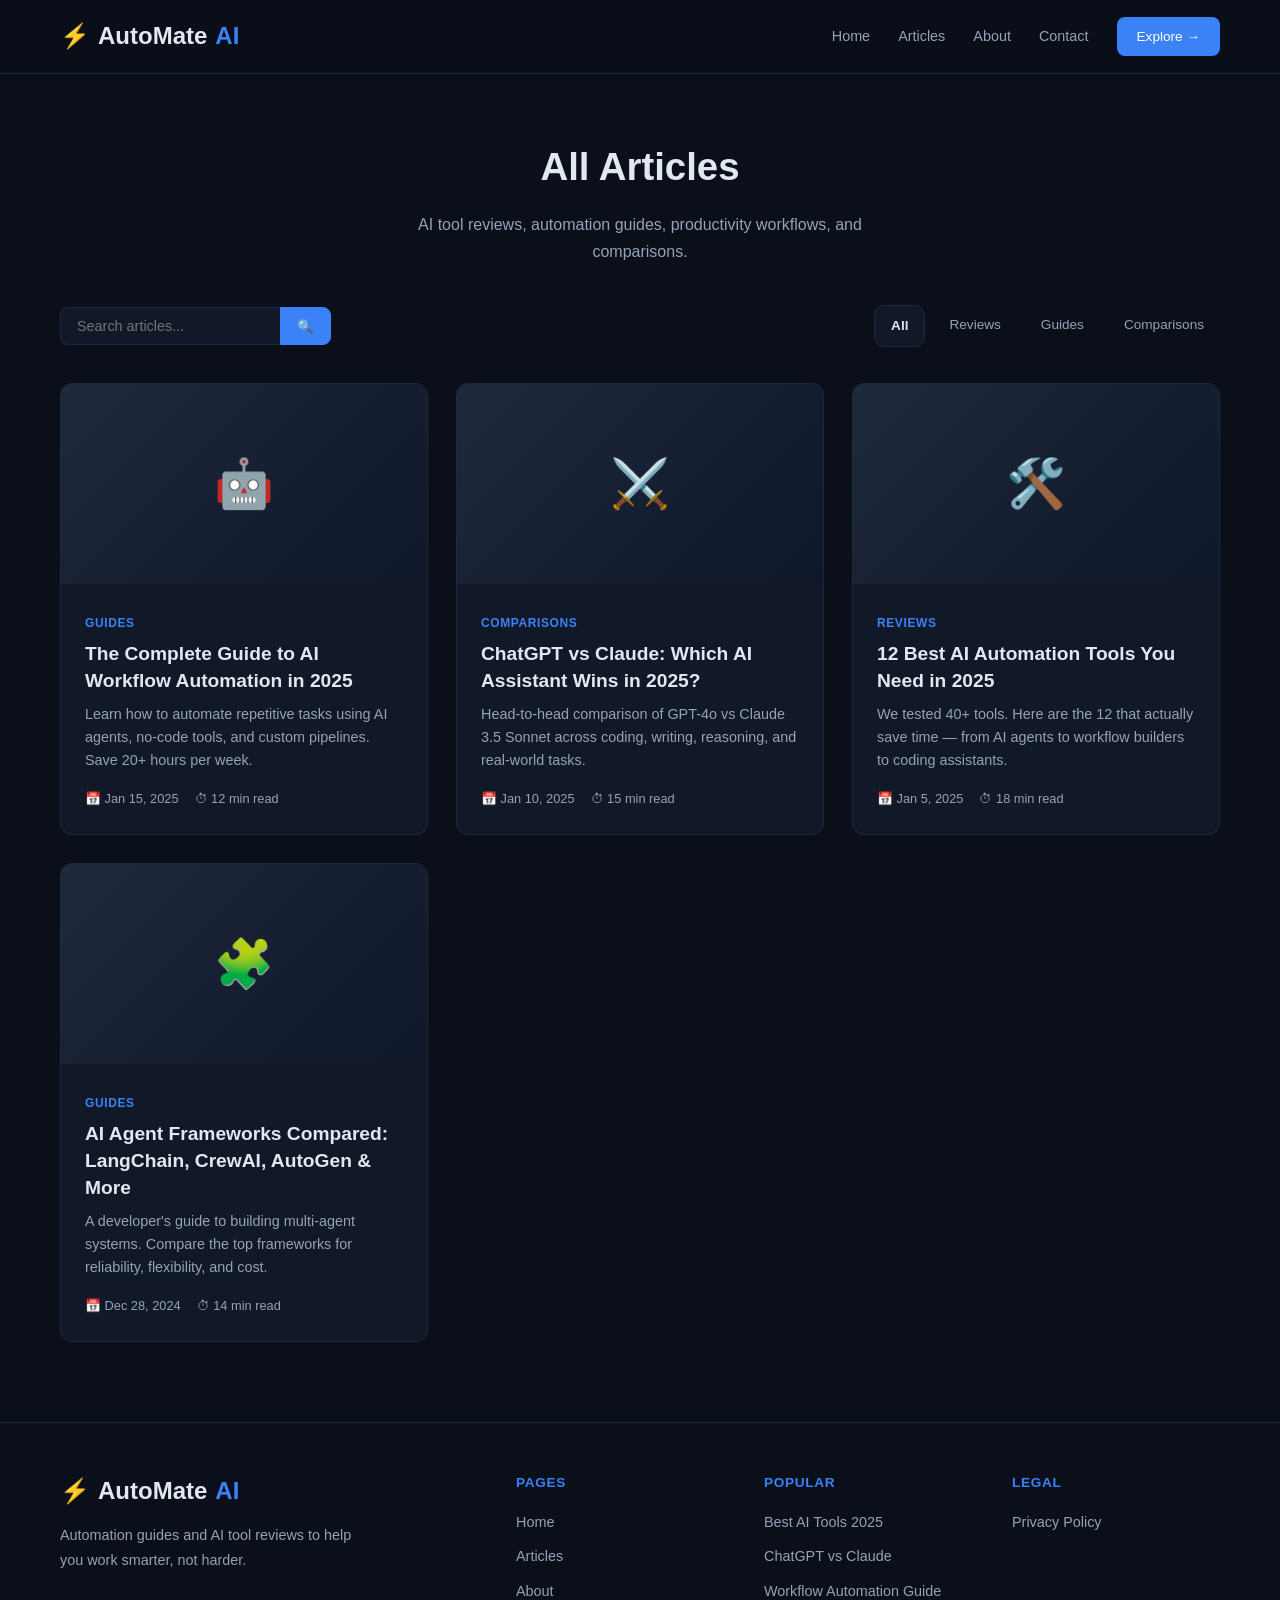
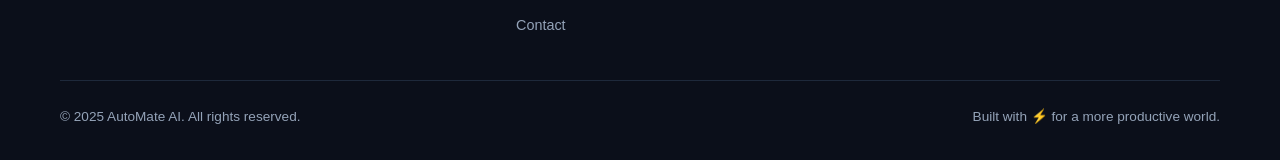
==== blog/index.html @ 1a74c114 "Initial commit: AutoMate AI site — SEO-optimized content site with AI automation guides, tool review" ====
<!DOCTYPE html>
<html lang="en">
<head>
  <meta charset="UTF-8">
  <meta name="viewport" content="width=device-width, initial-scale=1.0">
  <title>Articles — AI Automation Guides & Tool Reviews | AutoMate AI</title>
  <meta name="description" content="Browse all AutoMate AI articles: AI tool reviews, automation guides, productivity workflows, and head-to-head comparisons.">
  <meta name="robots" content="index, follow">
  <link rel="canonical" href="https://automateai.com/blog/">
  <meta property="og:type" content="website">
  <meta property="og:title" content="Articles — AI Automation Guides & Tool Reviews | AutoMate AI">
  <meta property="og:description" content="Browse all AutoMate AI articles: AI tool reviews, automation guides, and comparisons.">
  <meta property="og:url" content="https://automateai.com/blog/">
  <meta name="twitter:card" content="summary_large_image">
  <script type="application/ld+json">
  {
    "@context": "https://schema.org",
    "@type": "CollectionPage",
    "name": "AutoMate AI Articles",
    "description": "AI automation guides, tool reviews, and comparisons.",
    "url": "https://automateai.com/blog/",
    "mainEntity": {
      "@type": "ItemList",
      "itemListElement": [
        {"@type": "ListItem", "position": 1, "url": "https://automateai.com/blog/ai-workflow-automation-guide.html"},
        {"@type": "ListItem", "position": 2, "url": "https://automateai.com/blog/chatgpt-vs-claude-comparison.html"},
        {"@type": "ListItem", "position": 3, "url": "https://automateai.com/blog/best-ai-automation-tools.html"},
        {"@type": "ListItem", "position": 4, "url": "https://automateai.com/blog/ai-agent-frameworks-compared.html"}
      ]
    }
  }
  </script>
  <script type="application/ld+json">
  {
    "@context": "https://schema.org",
    "@type": "BreadcrumbList",
    "itemListElement": [
      { "@type": "ListItem", "position": 1, "name": "Home", "item": "https://automateai.com/" },
      { "@type": "ListItem", "position": 2, "name": "Articles", "item": "https://automateai.com/blog/" }
    ]
  }
  </script>
  <link rel="stylesheet" href="/css/style.css">
  <link rel="icon" type="image/svg+xml" href="data:image/svg+xml,<svg xmlns='http://www.w3.org/2000/svg' viewBox='0 0 100 100'><text y='.9em' font-size='90'>⚡</text></svg>">
  <link rel="alternate" type="application/rss+xml" title="AutoMate AI — RSS Feed" href="/feed.xml">
</head>
<body>
<a href="#main" class="skip-link">Skip to content</a>

<header role="banner">
  <nav role="navigation" aria-label="Main navigation">
    <a href="/" class="logo"><span>⚡</span> AutoMate <span>AI</span></a>
    <button class="mobile-toggle" aria-label="Toggle menu" aria-expanded="false">
      <span></span><span></span><span></span>
    </button>
    <div class="nav-links" role="menubar">
      <a href="/" role="menuitem">Home</a>
      <a href="/blog/" role="menuitem" aria-current="page">Articles</a>
      <a href="/about.html" role="menuitem">About</a>
      <a href="/contact.html" role="menuitem">Contact</a>
      <a href="/blog/" class="nav-cta" role="menuitem">Explore →</a>
    </div>
  </nav>
</header>

<main id="main" role="main">
  <div class="blog-header">
    <div class="container">
      <h1>All Articles</h1>
      <p>AI tool reviews, automation guides, productivity workflows, and comparisons.</p>
    </div>
  </div>

  <section class="section" style="padding-top: 0;">
    <div class="container">
      <div class="blog-controls">
        <div class="search-box" role="search">
          <input type="text" placeholder="Search articles..." aria-label="Search articles">
          <button aria-label="Search">🔍</button>
        </div>
        <div style="display:flex; gap:8px; flex-wrap:wrap;">
          <a href="/blog/" class="btn-secondary" style="padding:8px 16px; font-size:0.85rem;">All</a>
          <a href="/blog/" style="padding:8px 16px; font-size:0.85rem; color:var(--text-muted);">Reviews</a>
          <a href="/blog/" style="padding:8px 16px; font-size:0.85rem; color:var(--text-muted);">Guides</a>
          <a href="/blog/" style="padding:8px 16px; font-size:0.85rem; color:var(--text-muted);">Comparisons</a>
        </div>
      </div>

      <div class="posts-grid">
        <article class="post-card">
          <div class="post-card-image">🤖</div>
          <div class="post-card-body">
            <span class="post-card-category">Guides</span>
            <h3><a href="/blog/ai-workflow-automation-guide.html">The Complete Guide to AI Workflow Automation in 2025</a></h3>
            <p>Learn how to automate repetitive tasks using AI agents, no-code tools, and custom pipelines. Save 20+ hours per week.</p>
            <div class="post-meta"><span>📅 Jan 15, 2025</span><span>⏱ 12 min read</span></div>
          </div>
        </article>

        <article class="post-card">
          <div class="post-card-image">⚔️</div>
          <div class="post-card-body">
            <span class="post-card-category">Comparisons</span>
            <h3><a href="/blog/chatgpt-vs-claude-comparison.html">ChatGPT vs Claude: Which AI Assistant Wins in 2025?</a></h3>
            <p>Head-to-head comparison of GPT-4o vs Claude 3.5 Sonnet across coding, writing, reasoning, and real-world tasks.</p>
            <div class="post-meta"><span>📅 Jan 10, 2025</span><span>⏱ 15 min read</span></div>
          </div>
        </article>

        <article class="post-card">
          <div class="post-card-image">🛠️</div>
          <div class="post-card-body">
            <span class="post-card-category">Reviews</span>
            <h3><a href="/blog/best-ai-automation-tools.html">12 Best AI Automation Tools You Need in 2025</a></h3>
            <p>We tested 40+ tools. Here are the 12 that actually save time — from AI agents to workflow builders to coding assistants.</p>
            <div class="post-meta"><span>📅 Jan 5, 2025</span><span>⏱ 18 min read</span></div>
          </div>
        </article>

        <article class="post-card">
          <div class="post-card-image">🧩</div>
          <div class="post-card-body">
            <span class="post-card-category">Guides</span>
            <h3><a href="/blog/ai-agent-frameworks-compared.html">AI Agent Frameworks Compared: LangChain, CrewAI, AutoGen & More</a></h3>
            <p>A developer's guide to building multi-agent systems. Compare the top frameworks for reliability, flexibility, and cost.</p>
            <div class="post-meta"><span>📅 Dec 28, 2024</span><span>⏱ 14 min read</span></div>
          </div>
        </article>
      </div>
    </div>
  </section>
</main>

<footer role="contentinfo">
  <div class="container">
    <div class="footer-grid">
      <div class="footer-brand">
        <a href="/" class="logo"><span>⚡</span> AutoMate <span>AI</span></a>
        <p>Automation guides and AI tool reviews to help you work smarter, not harder.</p>
      </div>
      <div class="footer-col">
        <h4>Pages</h4>
        <a href="/">Home</a>
        <a href="/blog/">Articles</a>
        <a href="/about.html">About</a>
        <a href="/contact.html">Contact</a>
      </div>
      <div class="footer-col">
        <h4>Popular</h4>
        <a href="/blog/best-ai-automation-tools.html">Best AI Tools 2025</a>
        <a href="/blog/chatgpt-vs-claude-comparison.html">ChatGPT vs Claude</a>
        <a href="/blog/ai-workflow-automation-guide.html">Workflow Automation Guide</a>
      </div>
      <div class="footer-col">
        <h4>Legal</h4>
        <a href="/privacy.html">Privacy Policy</a>
      </div>
    </div>
    <div class="footer-bottom">
      <span>&copy; 2025 AutoMate AI. All rights reserved.</span>
      <span>Built with ⚡ for a more productive world.</span>
    </div>
  </div>
</footer>

<script src="/js/main.js" defer></script>
</body>
</html>
---- css/style.css ----
/* ========================================
   AutoMate AI — SEO-Optimized Content Site
   Minimal, fast, mobile-first
   ======================================== */

/* --- Reset & Base --- */
*, *::before, *::after { box-sizing: border-box; margin: 0; padding: 0; }

:root {
  --bg: #0b0f1a;
  --bg-card: #111827;
  --bg-card-hover: #1a2332;
  --text: #e2e8f0;
  --text-muted: #94a3b8;
  --accent: #3b82f6;
  --accent-hover: #60a5fa;
  --accent-glow: rgba(59,130,246,0.15);
  --green: #10b981;
  --border: #1e293b;
  --radius: 12px;
  --max-w: 1200px;
  --font: 'Inter', -apple-system, BlinkMacSystemFont, 'Segoe UI', Roboto, sans-serif;
}

html { scroll-behavior: smooth; }
body {
  font-family: var(--font);
  background: var(--bg);
  color: var(--text);
  line-height: 1.7;
  -webkit-font-smoothing: antialiased;
}

a { color: var(--accent); text-decoration: none; transition: color 0.2s; }
a:hover { color: var(--accent-hover); }
img { max-width: 100%; height: auto; display: block; }

.container { max-width: var(--max-w); margin: 0 auto; padding: 0 20px; }

/* --- Skip Link (Accessibility) --- */
.skip-link {
  position: absolute; top: -100px; left: 20px; z-index: 1000;
  background: var(--accent); color: #fff; padding: 12px 24px; border-radius: 0 0 8px 8px;
  font-weight: 600; transition: top 0.2s;
}
.skip-link:focus { top: 0; }

/* --- Header / Nav --- */
header {
  position: sticky; top: 0; z-index: 100;
  background: rgba(11,15,26,0.92); backdrop-filter: blur(12px);
  border-bottom: 1px solid var(--border);
}
nav {
  display: flex; align-items: center; justify-content: space-between;
  max-width: var(--max-w); margin: 0 auto; padding: 16px 20px;
}
.logo { font-size: 1.5rem; font-weight: 800; color: var(--text); display: flex; align-items: center; gap: 8px; }
.logo span { color: var(--accent); }
.logo:hover { color: var(--text); }

.nav-links { display: flex; gap: 28px; align-items: center; }
.nav-links a { color: var(--text-muted); font-size: 0.9rem; font-weight: 500; }
.nav-links a:hover { color: var(--text); }
.nav-cta {
  background: var(--accent); color: #fff !important; padding: 8px 20px;
  border-radius: 8px; font-weight: 600; font-size: 0.85rem !important;
}
.nav-cta:hover { background: var(--accent-hover); }

.mobile-toggle { display: none; flex-direction: column; gap: 5px; cursor: pointer; background: none; border: none; padding: 4px; }
.mobile-toggle span { width: 24px; height: 2px; background: var(--text); border-radius: 2px; transition: 0.2s; }

/* --- Hero --- */
.hero {
  padding: 100px 0 80px; text-align: center;
  background: radial-gradient(ellipse at 50% 0%, var(--accent-glow), transparent 70%);
}
.hero h1 { font-size: clamp(2.2rem, 5vw, 3.5rem); font-weight: 800; line-height: 1.2; margin-bottom: 20px; }
.hero h1 span { background: linear-gradient(135deg, var(--accent), #8b5cf6); -webkit-background-clip: text; -webkit-text-fill-color: transparent; }
.hero p {
  font-size: 1.15rem; color: var(--text-muted); max-width: 650px; margin: 0 auto 32px;
  line-height: 1.8;
}
.hero-buttons { display: flex; gap: 16px; justify-content: center; flex-wrap: wrap; }
.btn-primary {
  background: var(--accent); color: #fff; padding: 14px 32px; border-radius: 10px;
  font-weight: 600; font-size: 1rem; display: inline-flex; align-items: center; gap: 8px;
  transition: all 0.2s;
}
.btn-primary:hover { background: var(--accent-hover); color: #fff; transform: translateY(-1px); }
.btn-secondary {
  background: var(--bg-card); color: var(--text); padding: 14px 32px; border-radius: 10px;
  font-weight: 600; font-size: 1rem; border: 1px solid var(--border);
  transition: all 0.2s;
}
.btn-secondary:hover { background: var(--bg-card-hover); color: var(--text); }

/* --- Section Common --- */
.section { padding: 80px 0; }
.section-header { text-align: center; margin-bottom: 48px; }
.section-header h2 { font-size: 2rem; font-weight: 700; margin-bottom: 12px; }
.section-header p { color: var(--text-muted); max-width: 550px; margin: 0 auto; font-size: 1.05rem; }

/* --- Featured Posts Grid --- */
.posts-grid {
  display: grid; grid-template-columns: repeat(auto-fill, minmax(340px, 1fr));
  gap: 28px;
}
.post-card {
  background: var(--bg-card); border-radius: var(--radius); border: 1px solid var(--border);
  overflow: hidden; transition: all 0.25s;
}
.post-card:hover {
  background: var(--bg-card-hover); border-color: #2d3a50;
  transform: translateY(-2px); box-shadow: 0 8px 30px rgba(0,0,0,0.3);
}
.post-card-image {
  height: 200px; background: linear-gradient(135deg, #1e293b, #0f172a);
  display: flex; align-items: center; justify-content: center;
  font-size: 3rem; color: var(--text-muted);
}
.post-card-body { padding: 24px; }
.post-card-category {
  display: inline-block; font-size: 0.75rem; font-weight: 600; text-transform: uppercase;
  letter-spacing: 0.05em; color: var(--accent); margin-bottom: 8px;
}
.post-card h3 { font-size: 1.2rem; font-weight: 700; margin-bottom: 8px; line-height: 1.4; }
.post-card h3 a { color: var(--text); }
.post-card h3 a:hover { color: var(--accent); }
.post-card p { color: var(--text-muted); font-size: 0.9rem; line-height: 1.6; }
.post-meta { display: flex; gap: 16px; margin-top: 16px; font-size: 0.8rem; color: var(--text-muted); }

/* --- Categories --- */
.categories-grid {
  display: grid; grid-template-columns: repeat(auto-fill, minmax(220px, 1fr)); gap: 20px;
}
.category-card {
  background: var(--bg-card); border: 1px solid var(--border); border-radius: var(--radius);
  padding: 28px 24px; text-align: center; transition: all 0.2s;
}
.category-card:hover { border-color: var(--accent); transform: translateY(-2px); }
.category-icon { font-size: 2.2rem; margin-bottom: 12px; }
.category-card h3 { font-size: 1.05rem; font-weight: 600; margin-bottom: 6px; }
.category-card p { color: var(--text-muted); font-size: 0.85rem; }

/* --- Newsletter --- */
.newsletter {
  background: linear-gradient(135deg, rgba(59,130,246,0.08), rgba(139,92,246,0.08));
  border: 1px solid var(--border); border-radius: var(--radius);
  padding: 56px 40px; text-align: center; margin-top: 40px;
}
.newsletter h3 { font-size: 1.5rem; font-weight: 700; margin-bottom: 10px; }
.newsletter p { color: var(--text-muted); margin-bottom: 24px; }
.newsletter-form { display: flex; gap: 12px; max-width: 460px; margin: 0 auto; flex-wrap: wrap; justify-content: center; }
.newsletter-form input {
  flex: 1; min-width: 200px; padding: 14px 18px; border-radius: 10px;
  background: var(--bg); border: 1px solid var(--border); color: var(--text);
  font-size: 0.95rem; outline: none; transition: border 0.2s;
}
.newsletter-form input:focus { border-color: var(--accent); }
.newsletter-form button {
  background: var(--accent); color: #fff; border: none; padding: 14px 28px;
  border-radius: 10px; font-weight: 600; font-size: 0.95rem; cursor: pointer;
  transition: background 0.2s; white-space: nowrap;
}
.newsletter-form button:hover { background: var(--accent-hover); }

/* --- Article Page --- */
.article { max-width: 760px; margin: 0 auto; padding: 60px 20px 80px; }
.article-header { margin-bottom: 40px; }
.article-header .breadcrumbs {
  font-size: 0.85rem; color: var(--text-muted); margin-bottom: 16px;
  display: flex; flex-wrap: wrap; gap: 8px;
}
.article-header .breadcrumbs a { color: var(--text-muted); }
.article-header .breadcrumbs a:hover { color: var(--accent); }
.article-header h1 { font-size: clamp(1.8rem, 4vw, 2.6rem); font-weight: 800; line-height: 1.25; margin-bottom: 16px; }
.article-meta {
  display: flex; gap: 20px; flex-wrap: wrap; font-size: 0.9rem; color: var(--text-muted);
  padding-bottom: 20px; border-bottom: 1px solid var(--border);
}
.article-body { font-size: 1.05rem; line-height: 1.85; color: #cbd5e1; }
.article-body h2 { font-size: 1.5rem; font-weight: 700; color: var(--text); margin: 36px 0 16px; }
.article-body h3 { font-size: 1.2rem; font-weight: 600; color: var(--text); margin: 28px 0 12px; }
.article-body p { margin-bottom: 18px; }
.article-body ul, .article-body ol { margin-bottom: 18px; padding-left: 24px; }
.article-body li { margin-bottom: 8px; }
.article-body img { border-radius: 10px; margin: 24px 0; }
.article-body blockquote {
  border-left: 3px solid var(--accent); padding: 16px 20px; margin: 24px 0;
  background: rgba(59,130,246,0.05); border-radius: 0 8px 8px 0;
  color: var(--text-muted); font-style: italic;
}

/* --- Table of Contents --- */
.toc {
  background: var(--bg-card); border: 1px solid var(--border); border-radius: var(--radius);
  padding: 24px; margin-bottom: 36px;
}
.toc h3 { font-size: 0.9rem; text-transform: uppercase; letter-spacing: 0.05em; color: var(--accent); margin-bottom: 12px; }
.toc ul { list-style: none; padding: 0; margin: 0; }
.toc li { margin-bottom: 6px; }
.toc a { font-size: 0.9rem; color: var(--text-muted); }
.toc a:hover { color: var(--accent); }

/* --- Affiliate Disclosure --- */
.disclosure {
  font-size: 0.8rem; color: var(--text-muted); background: var(--bg-card);
  padding: 16px 20px; border-radius: 8px; margin: 32px 0; border: 1px solid var(--border);
  text-align: center;
}

/* --- Related Posts --- */
.related-posts { margin-top: 48px; padding-top: 40px; border-top: 1px solid var(--border); }
.related-posts h3 { font-size: 1.3rem; margin-bottom: 24px; }

/* --- Blog Listing --- */
.blog-header { padding: 60px 0 40px; text-align: center; }
.blog-header h1 { font-size: 2.4rem; font-weight: 800; margin-bottom: 12px; }
.blog-header p { color: var(--text-muted); max-width: 500px; margin: 0 auto; }
.blog-controls {
  display: flex; justify-content: space-between; align-items: center;
  flex-wrap: wrap; gap: 16px; margin-bottom: 36px;
}
.search-box {
  display: flex; gap: 0;
}
.search-box input {
  padding: 10px 16px; border-radius: 8px 0 0 8px; background: var(--bg-card);
  border: 1px solid var(--border); color: var(--text); font-size: 0.9rem;
  min-width: 220px; outline: none; border-right: none;
}
.search-box input:focus { border-color: var(--accent); }
.search-box button {
  padding: 10px 16px; background: var(--accent); color: #fff; border: 1px solid var(--accent);
  border-radius: 0 8px 8px 0; cursor: pointer; font-weight: 600;
}

/* --- Author Bio --- */
.author-bio {
  display: flex; gap: 24px; align-items: center; background: var(--bg-card);
  border: 1px solid var(--border); border-radius: var(--radius); padding: 28px;
  margin: 48px 0;
}
.author-avatar {
  width: 72px; height: 72px; border-radius: 50%;
  background: linear-gradient(135deg, var(--accent), #8b5cf6);
  flex-shrink: 0; display: flex; align-items: center; justify-content: center;
  font-size: 1.8rem; font-weight: 700; color: #fff;
}
.author-bio h4 { font-size: 1.05rem; font-weight: 700; margin-bottom: 4px; }
.author-bio p { font-size: 0.9rem; color: var(--text-muted); line-height: 1.6; }

/* --- Footer --- */
footer {
  border-top: 1px solid var(--border); padding: 48px 0 32px;
}
.footer-grid {
  display: grid; grid-template-columns: 2fr 1fr 1fr 1fr; gap: 40px;
  margin-bottom: 32px;
}
.footer-brand .logo { margin-bottom: 12px; }
.footer-brand p { font-size: 0.9rem; color: var(--text-muted); max-width: 300px; line-height: 1.7; }
.footer-col h4 { font-size: 0.85rem; text-transform: uppercase; letter-spacing: 0.05em; color: var(--accent); margin-bottom: 16px; }
.footer-col a { display: block; font-size: 0.9rem; color: var(--text-muted); margin-bottom: 10px; }
.footer-col a:hover { color: var(--text); }
.footer-bottom {
  border-top: 1px solid var(--border); padding-top: 24px;
  display: flex; justify-content: space-between; align-items: center; flex-wrap: wrap; gap: 12px;
  font-size: 0.85rem; color: var(--text-muted);
}

/* --- About Page --- */
.about-content { max-width: 720px; margin: 0 auto; }
.about-content h1 { font-size: 2.2rem; margin-bottom: 20px; }
.about-content p { font-size: 1.05rem; color: var(--text-muted); line-height: 1.8; margin-bottom: 18px; }
.stats-grid { display: grid; grid-template-columns: repeat(3, 1fr); gap: 20px; margin: 40px 0; }
.stat-card {
  text-align: center; background: var(--bg-card); border: 1px solid var(--border);
  border-radius: var(--radius); padding: 28px 16px;
}
.stat-number { font-size: 2rem; font-weight: 800; color: var(--accent); }
.stat-label { font-size: 0.85rem; color: var(--text-muted); margin-top: 4px; }

/* --- Contact / Privacy --- */
.page-content { max-width: 720px; margin: 0 auto; padding: 60px 20px 80px; }
.page-content h1 { font-size: 2.2rem; margin-bottom: 20px; }
.page-content p { color: var(--text-muted); line-height: 1.8; margin-bottom: 16px; }
.page-content h2 { font-size: 1.4rem; margin: 32px 0 12px; }
.contact-form { display: flex; flex-direction: column; gap: 16px; margin-top: 24px; }
.contact-form label { font-weight: 600; font-size: 0.9rem; }
.contact-form input, .contact-form textarea {
  padding: 12px 16px; border-radius: 8px; background: var(--bg-card);
  border: 1px solid var(--border); color: var(--text); font-size: 0.95rem;
  font-family: var(--font); outline: none;
}
.contact-form input:focus, .contact-form textarea:focus { border-color: var(--accent); }
.contact-form textarea { min-height: 150px; resize: vertical; }
.contact-form button {
  background: var(--accent); color: #fff; border: none; padding: 14px 28px;
  border-radius: 10px; font-weight: 600; font-size: 1rem; cursor: pointer;
  align-self: flex-start; transition: background 0.2s;
}
.contact-form button:hover { background: var(--accent-hover); }

/* --- 404 --- */
.four-oh-four { text-align: center; padding: 120px 20px; }
.four-oh-four h1 { font-size: 6rem; font-weight: 800; color: var(--accent); line-height: 1; }
.four-oh-four p { font-size: 1.15rem; color: var(--text-muted); margin: 16px 0 32px; }

/* --- Responsive --- */
@media (max-width: 768px) {
  .mobile-toggle { display: flex; }
  .nav-links {
    display: none; position: absolute; top: 100%; left: 0; right: 0;
    flex-direction: column; background: rgba(11,15,26,0.98); border-bottom: 1px solid var(--border);
    padding: 20px; gap: 16px;
  }
  .nav-links.open { display: flex; }
  .hero { padding: 60px 0 50px; }
  .section { padding: 50px 0; }
  .posts-grid { grid-template-columns: 1fr; }
  .newsletter { padding: 36px 24px; }
  .footer-grid { grid-template-columns: 1fr 1fr; gap: 24px; }
  .stats-grid { grid-template-columns: 1fr; }
  .author-bio { flex-direction: column; text-align: center; }
  .blog-controls { flex-direction: column; align-items: stretch; }
  .search-box input { min-width: auto; }
}

@media (max-width: 480px) {
  .footer-grid { grid-template-columns: 1fr; }
  .hero h1 { font-size: 1.8rem; }
  .post-card-image { height: 160px; }
}

/* --- Print --- */
@media print {
  header, .newsletter, .related-posts, footer { display: none; }
  body { background: #fff; color: #000; }
}
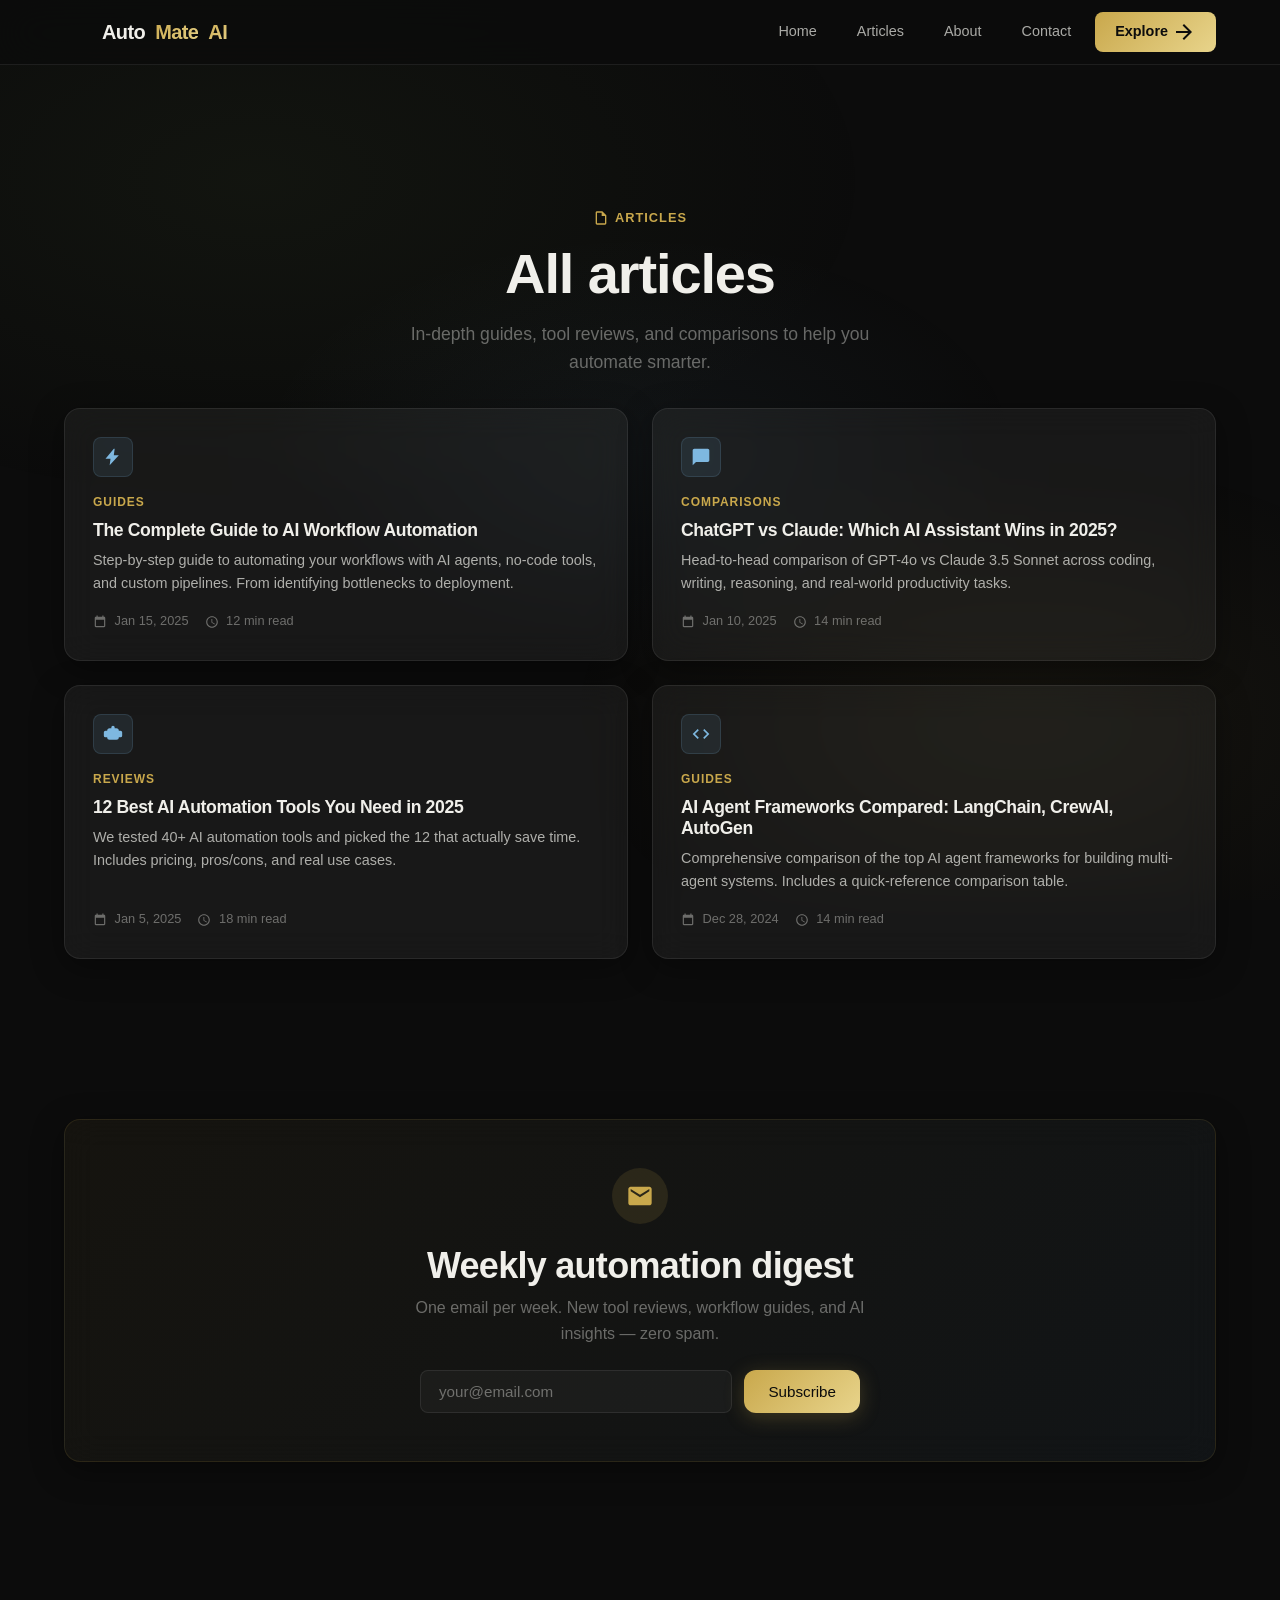
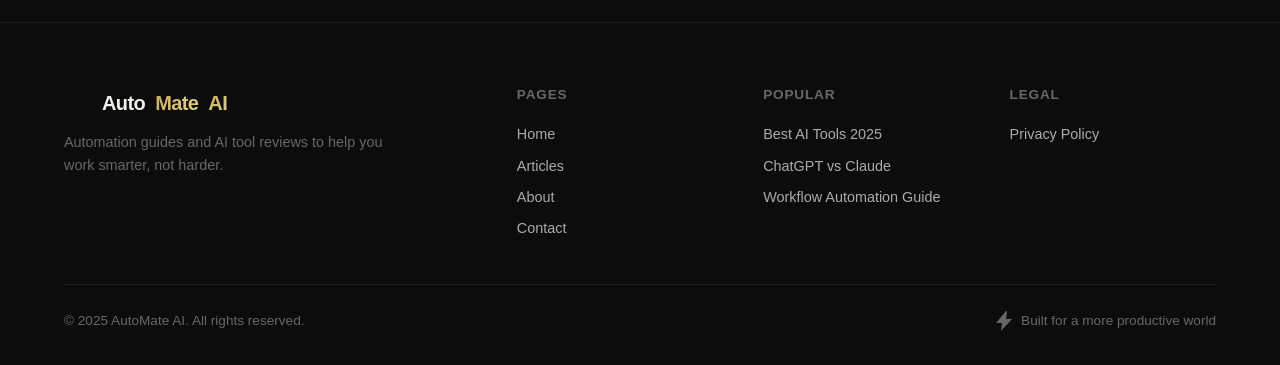
==== commit 76be150b: "feat(ui): premium glassmorphism rebrand — olive/gold/light-blue palette, SVG icons, favicon, scroll " ====
--- a/blog/index.html
+++ b/blog/index.html
@@ -3,129 +3,139 @@
 <head>
   <meta charset="UTF-8">
   <meta name="viewport" content="width=device-width, initial-scale=1.0">
-  <title>Articles — AI Automation Guides & Tool Reviews | AutoMate AI</title>
-  <meta name="description" content="Browse all AutoMate AI articles: AI tool reviews, automation guides, productivity workflows, and head-to-head comparisons.">
+  <title>Articles — AutoMate AI</title>
+  <meta name="description" content="Hands-on AI automation guides, tool reviews, and comparisons. Latest articles and in-depth tutorials.">
   <meta name="robots" content="index, follow">
-  <link rel="canonical" href="https://automateai.com/blog/">
+  <link rel="canonical" href="https://automate-ai-ruby.vercel.app/blog/">
   <meta property="og:type" content="website">
-  <meta property="og:title" content="Articles — AI Automation Guides & Tool Reviews | AutoMate AI">
-  <meta property="og:description" content="Browse all AutoMate AI articles: AI tool reviews, automation guides, and comparisons.">
-  <meta property="og:url" content="https://automateai.com/blog/">
+  <meta property="og:title" content="Articles — AutoMate AI">
+  <meta property="og:description" content="Hands-on AI automation guides, tool reviews, and comparisons.">
+  <meta property="og:url" content="https://automate-ai-ruby.vercel.app/blog/">
   <meta name="twitter:card" content="summary_large_image">
   <script type="application/ld+json">
   {
     "@context": "https://schema.org",
     "@type": "CollectionPage",
-    "name": "AutoMate AI Articles",
-    "description": "AI automation guides, tool reviews, and comparisons.",
-    "url": "https://automateai.com/blog/",
+    "name": "Articles — AutoMate AI",
+    "description": "Hands-on AI automation guides, tool reviews, and comparisons.",
+    "url": "https://automate-ai-ruby.vercel.app/blog/",
     "mainEntity": {
       "@type": "ItemList",
       "itemListElement": [
-        {"@type": "ListItem", "position": 1, "url": "https://automateai.com/blog/ai-workflow-automation-guide.html"},
-        {"@type": "ListItem", "position": 2, "url": "https://automateai.com/blog/chatgpt-vs-claude-comparison.html"},
-        {"@type": "ListItem", "position": 3, "url": "https://automateai.com/blog/best-ai-automation-tools.html"},
-        {"@type": "ListItem", "position": 4, "url": "https://automateai.com/blog/ai-agent-frameworks-compared.html"}
+        {"@type": "Article", "position": 1, "url": "https://automate-ai-ruby.vercel.app/blog/ai-workflow-automation-guide.html", "name": "The Complete Guide to AI Workflow Automation in 2025"},
+        {"@type": "Article", "position": 2, "url": "https://automate-ai-ruby.vercel.app/blog/chatgpt-vs-claude-comparison.html", "name": "ChatGPT vs Claude: Which AI Assistant Wins in 2025?"},
+        {"@type": "Article", "position": 3, "url": "https://automate-ai-ruby.vercel.app/blog/best-ai-automation-tools.html", "name": "12 Best AI Automation Tools You Need in 2025"},
+        {"@type": "Article", "position": 4, "url": "https://automate-ai-ruby.vercel.app/blog/ai-agent-frameworks-compared.html", "name": "AI Agent Frameworks Compared: LangChain, CrewAI, AutoGen & More"}
       ]
     }
   }
   </script>
-  <script type="application/ld+json">
-  {
-    "@context": "https://schema.org",
-    "@type": "BreadcrumbList",
-    "itemListElement": [
-      { "@type": "ListItem", "position": 1, "name": "Home", "item": "https://automateai.com/" },
-      { "@type": "ListItem", "position": 2, "name": "Articles", "item": "https://automateai.com/blog/" }
-    ]
-  }
-  </script>
   <link rel="stylesheet" href="/css/style.css">
-  <link rel="icon" type="image/svg+xml" href="data:image/svg+xml,<svg xmlns='http://www.w3.org/2000/svg' viewBox='0 0 100 100'><text y='.9em' font-size='90'>⚡</text></svg>">
-  <link rel="alternate" type="application/rss+xml" title="AutoMate AI — RSS Feed" href="/feed.xml">
+  <link rel="icon" type="image/svg+xml" href="data:image/svg+xml,%3Csvg xmlns='http://www.w3.org/2000/svg' viewBox='0 0 32 32'%3E%3Cdefs%3E%3ClinearGradient id='a' x1='0%25' y1='0%25' x2='100%25' y2='100%25'%3E%3Cstop offset='0%25' stop-color='%23C9A84C'/%3E%3Cstop offset='100%25' stop-color='%237EB8E0'/%3E%3C/linearGradient%3E%3C/defs%3E%3Crect width='32' height='32' rx='6' fill='%230C0C0C'/%3E%3Ctext x='16' y='23' text-anchor='middle' font-size='20' font-weight='800' font-family='-apple-system,sans-serif' fill='url(%23a)'%3EA%3C/text%3E%3C/svg%3E">
 </head>
 <body>
 <a href="#main" class="skip-link">Skip to content</a>
 
 <header role="banner">
   <nav role="navigation" aria-label="Main navigation">
-    <a href="/" class="logo"><span>⚡</span> AutoMate <span>AI</span></a>
+    <a href="/" class="logo">
+      <svg class="icon" viewBox="0 0 24 24"><use href="/images/icons.svg#icon-bolt"/></svg>
+      Auto<span>Mate</span> <span>AI</span>
+    </a>
     <button class="mobile-toggle" aria-label="Toggle menu" aria-expanded="false">
-      <span></span><span></span><span></span>
+      <svg class="icon" viewBox="0 0 24 24"><use href="/images/icons.svg#icon-menu"/></svg>
     </button>
     <div class="nav-links" role="menubar">
       <a href="/" role="menuitem">Home</a>
-      <a href="/blog/" role="menuitem" aria-current="page">Articles</a>
+      <a href="/blog/" role="menuitem">Articles</a>
       <a href="/about.html" role="menuitem">About</a>
       <a href="/contact.html" role="menuitem">Contact</a>
-      <a href="/blog/" class="nav-cta" role="menuitem">Explore →</a>
+      <a href="/blog/" class="nav-cta" role="menuitem">Explore <svg class="icon" viewBox="0 0 24 24"><use href="/images/icons.svg#icon-arrow-right"/></svg></a>
     </div>
   </nav>
 </header>
 
-<main id="main" role="main">
-  <div class="blog-header">
+<main id="main" role="main" class="blog-page">
+  <section>
     <div class="container">
-      <h1>All Articles</h1>
-      <p>AI tool reviews, automation guides, productivity workflows, and comparisons.</p>
-    </div>
-  </div>
-
-  <section class="section" style="padding-top: 0;">
-    <div class="container">
-      <div class="blog-controls">
-        <div class="search-box" role="search">
-          <input type="text" placeholder="Search articles..." aria-label="Search articles">
-          <button aria-label="Search">🔍</button>
+      <div class="page-header reveal">
+        <div class="section-tag">
+          <svg class="icon" viewBox="0 0 24 24"><use href="/images/icons.svg#icon-document"/></svg>
+          Articles
         </div>
-        <div style="display:flex; gap:8px; flex-wrap:wrap;">
-          <a href="/blog/" class="btn-secondary" style="padding:8px 16px; font-size:0.85rem;">All</a>
-          <a href="/blog/" style="padding:8px 16px; font-size:0.85rem; color:var(--text-muted);">Reviews</a>
-          <a href="/blog/" style="padding:8px 16px; font-size:0.85rem; color:var(--text-muted);">Guides</a>
-          <a href="/blog/" style="padding:8px 16px; font-size:0.85rem; color:var(--text-muted);">Comparisons</a>
-        </div>
+        <h1>All articles</h1>
+        <p>In-depth guides, tool reviews, and comparisons to help you automate smarter.</p>
       </div>
 
-      <div class="posts-grid">
-        <article class="post-card">
-          <div class="post-card-image">🤖</div>
-          <div class="post-card-body">
-            <span class="post-card-category">Guides</span>
-            <h3><a href="/blog/ai-workflow-automation-guide.html">The Complete Guide to AI Workflow Automation in 2025</a></h3>
-            <p>Learn how to automate repetitive tasks using AI agents, no-code tools, and custom pipelines. Save 20+ hours per week.</p>
-            <div class="post-meta"><span>📅 Jan 15, 2025</span><span>⏱ 12 min read</span></div>
+      <div class="grid-2">
+        <article class="post-card card reveal reveal-delay-1">
+          <div class="post-icon">
+            <svg class="icon" viewBox="0 0 24 24"><use href="/images/icons.svg#icon-bolt"/></svg>
+          </div>
+          <span class="post-category">Guides</span>
+          <h3><a href="/blog/ai-workflow-automation-guide.html">The Complete Guide to AI Workflow Automation</a></h3>
+          <p>Step-by-step guide to automating your workflows with AI agents, no-code tools, and custom pipelines. From identifying bottlenecks to deployment.</p>
+          <div class="post-meta">
+            <span><svg class="icon" viewBox="0 0 24 24"><use href="/images/icons.svg#icon-calendar"/></svg> Jan 15, 2025</span>
+            <span><svg class="icon" viewBox="0 0 24 24"><use href="/images/icons.svg#icon-clock"/></svg> 12 min read</span>
           </div>
         </article>
 
-        <article class="post-card">
-          <div class="post-card-image">⚔️</div>
-          <div class="post-card-body">
-            <span class="post-card-category">Comparisons</span>
-            <h3><a href="/blog/chatgpt-vs-claude-comparison.html">ChatGPT vs Claude: Which AI Assistant Wins in 2025?</a></h3>
-            <p>Head-to-head comparison of GPT-4o vs Claude 3.5 Sonnet across coding, writing, reasoning, and real-world tasks.</p>
-            <div class="post-meta"><span>📅 Jan 10, 2025</span><span>⏱ 15 min read</span></div>
+        <article class="post-card card reveal reveal-delay-2">
+          <div class="post-icon">
+            <svg class="icon" viewBox="0 0 24 24"><use href="/images/icons.svg#icon-chat"/></svg>
+          </div>
+          <span class="post-category">Comparisons</span>
+          <h3><a href="/blog/chatgpt-vs-claude-comparison.html">ChatGPT vs Claude: Which AI Assistant Wins in 2025?</a></h3>
+          <p>Head-to-head comparison of GPT-4o vs Claude 3.5 Sonnet across coding, writing, reasoning, and real-world productivity tasks.</p>
+          <div class="post-meta">
+            <span><svg class="icon" viewBox="0 0 24 24"><use href="/images/icons.svg#icon-calendar"/></svg> Jan 10, 2025</span>
+            <span><svg class="icon" viewBox="0 0 24 24"><use href="/images/icons.svg#icon-clock"/></svg> 14 min read</span>
           </div>
         </article>
 
-        <article class="post-card">
-          <div class="post-card-image">🛠️</div>
-          <div class="post-card-body">
-            <span class="post-card-category">Reviews</span>
-            <h3><a href="/blog/best-ai-automation-tools.html">12 Best AI Automation Tools You Need in 2025</a></h3>
-            <p>We tested 40+ tools. Here are the 12 that actually save time — from AI agents to workflow builders to coding assistants.</p>
-            <div class="post-meta"><span>📅 Jan 5, 2025</span><span>⏱ 18 min read</span></div>
+        <article class="post-card card reveal reveal-delay-3">
+          <div class="post-icon">
+            <svg class="icon" viewBox="0 0 24 24"><use href="/images/icons.svg#icon-ai"/></svg>
+          </div>
+          <span class="post-category">Reviews</span>
+          <h3><a href="/blog/best-ai-automation-tools.html">12 Best AI Automation Tools You Need in 2025</a></h3>
+          <p>We tested 40+ AI automation tools and picked the 12 that actually save time. Includes pricing, pros/cons, and real use cases.</p>
+          <div class="post-meta">
+            <span><svg class="icon" viewBox="0 0 24 24"><use href="/images/icons.svg#icon-calendar"/></svg> Jan 5, 2025</span>
+            <span><svg class="icon" viewBox="0 0 24 24"><use href="/images/icons.svg#icon-clock"/></svg> 18 min read</span>
           </div>
         </article>
 
-        <article class="post-card">
-          <div class="post-card-image">🧩</div>
-          <div class="post-card-body">
-            <span class="post-card-category">Guides</span>
-            <h3><a href="/blog/ai-agent-frameworks-compared.html">AI Agent Frameworks Compared: LangChain, CrewAI, AutoGen & More</a></h3>
-            <p>A developer's guide to building multi-agent systems. Compare the top frameworks for reliability, flexibility, and cost.</p>
-            <div class="post-meta"><span>📅 Dec 28, 2024</span><span>⏱ 14 min read</span></div>
+        <article class="post-card card reveal reveal-delay-4">
+          <div class="post-icon">
+            <svg class="icon" viewBox="0 0 24 24"><use href="/images/icons.svg#icon-code"/></svg>
+          </div>
+          <span class="post-category">Guides</span>
+          <h3><a href="/blog/ai-agent-frameworks-compared.html">AI Agent Frameworks Compared: LangChain, CrewAI, AutoGen</a></h3>
+          <p>Comprehensive comparison of the top AI agent frameworks for building multi-agent systems. Includes a quick-reference comparison table.</p>
+          <div class="post-meta">
+            <span><svg class="icon" viewBox="0 0 24 24"><use href="/images/icons.svg#icon-calendar"/></svg> Dec 28, 2024</span>
+            <span><svg class="icon" viewBox="0 0 24 24"><use href="/images/icons.svg#icon-clock"/></svg> 14 min read</span>
           </div>
         </article>
+      </div>
+    </div>
+  </section>
+
+  <!-- Newsletter -->
+  <section>
+    <div class="container">
+      <div class="newsletter-card card reveal">
+        <div class="icon-wrapper">
+          <svg class="icon" viewBox="0 0 24 24"><use href="/images/icons.svg#icon-mail"/></svg>
+        </div>
+        <h2>Weekly automation digest</h2>
+        <p>One email per week. New tool reviews, workflow guides, and AI insights — zero spam.</p>
+        <form class="newsletter-form" action="#" method="post">
+          <input type="email" name="email" placeholder="your@email.com" required aria-label="Email address">
+          <button type="submit" class="btn btn-primary">Subscribe</button>
+        </form>
       </div>
     </div>
   </section>
@@ -135,7 +145,10 @@
   <div class="container">
     <div class="footer-grid">
       <div class="footer-brand">
-        <a href="/" class="logo"><span>⚡</span> AutoMate <span>AI</span></a>
+        <a href="/" class="logo">
+          <svg class="icon" viewBox="0 0 24 24"><use href="/images/icons.svg#icon-bolt"/></svg>
+          Auto<span>Mate</span> <span>AI</span>
+        </a>
         <p>Automation guides and AI tool reviews to help you work smarter, not harder.</p>
       </div>
       <div class="footer-col">
@@ -158,11 +171,14 @@
     </div>
     <div class="footer-bottom">
       <span>&copy; 2025 AutoMate AI. All rights reserved.</span>
-      <span>Built with ⚡ for a more productive world.</span>
+      <span>
+        <svg class="icon" viewBox="0 0 24 24"><use href="/images/icons.svg#icon-bolt"/></svg>
+        Built for a more productive world
+      </span>
     </div>
   </div>
 </footer>
 
-<script src="/js/main.js" defer></script>
+<script defer src="/js/main.js"></script>
 </body>
 </html>
--- a/css/style.css
+++ b/css/style.css
@@ -1,342 +1,801 @@
-/* ========================================
-   AutoMate AI — SEO-Optimized Content Site
-   Minimal, fast, mobile-first
-   ======================================== */
-
-/* --- Reset & Base --- */
+/* ============================================================
+   AutoMate AI — Premium Glassmorphism Theme
+   Brand: Olive, White, Gold, Light Blue
+   ============================================================ */
+
+/* ---------- CSS Variables ---------- */
+:root {
+  --olive: #5C7A3A;
+  --olive-dark: #3D5A1E;
+  --olive-light: #8BA86A;
+  --gold: #C9A84C;
+  --gold-dark: #A8882E;
+  --gold-light: #E8D48B;
+  --blue: #7EB8E0;
+  --blue-dark: #5A9FD4;
+  --blue-light: #A8D8EA;
+
+  --bg-primary: #0C0C0C;
+  --bg-secondary: #131314;
+  --bg-card: rgba(255, 255, 255, 0.05);
+  --bg-card-hover: rgba(255, 255, 255, 0.09);
+  --bg-elevated: rgba(255, 255, 255, 0.07);
+
+  --glass-bg: rgba(255, 255, 255, 0.05);
+  --glass-border: rgba(255, 255, 255, 0.08);
+  --glass-border-hover: rgba(255, 255, 255, 0.15);
+  --glass-shadow: 0 8px 32px rgba(0, 0, 0, 0.4);
+  --glass-blur: blur(16px);
+  --glass-radius: 16px;
+
+  --text-primary: #F0EFEA;
+  --text-secondary: rgba(240, 239, 234, 0.7);
+  --text-muted: rgba(240, 239, 234, 0.4);
+
+  --accent: var(--gold);
+  --accent-hover: #DFC66A;
+  --grad-gold: linear-gradient(135deg, #C9A84C 0%, #E8D48B 100%);
+  --grad-blue: linear-gradient(135deg, #5A9FD4 0%, #A8D8EA 100%);
+  --grad-olive: linear-gradient(135deg, #5C7A3A 0%, #8BA86A 100%);
+  --grad-brand: linear-gradient(135deg, #C9A84C 0%, #7EB8E0 50%, #8BA86A 100%);
+
+  --font-sans: -apple-system, BlinkMacSystemFont, 'Segoe UI', Roboto, 'Inter', Oxygen, Ubuntu, sans-serif;
+  --font-mono: 'SF Mono', 'Fira Code', 'Cascadia Code', monospace;
+  --radius-sm: 8px;
+  --radius-md: 12px;
+  --radius-lg: 16px;
+  --radius-xl: 24px;
+}
+
+/* ---------- Reset ---------- */
 *, *::before, *::after { box-sizing: border-box; margin: 0; padding: 0; }
 
-:root {
-  --bg: #0b0f1a;
-  --bg-card: #111827;
-  --bg-card-hover: #1a2332;
-  --text: #e2e8f0;
-  --text-muted: #94a3b8;
-  --accent: #3b82f6;
-  --accent-hover: #60a5fa;
-  --accent-glow: rgba(59,130,246,0.15);
-  --green: #10b981;
-  --border: #1e293b;
-  --radius: 12px;
-  --max-w: 1200px;
-  --font: 'Inter', -apple-system, BlinkMacSystemFont, 'Segoe UI', Roboto, sans-serif;
-}
-
 html { scroll-behavior: smooth; }
+
 body {
-  font-family: var(--font);
-  background: var(--bg);
-  color: var(--text);
+  font-family: var(--font-sans);
+  background: var(--bg-primary);
+  color: var(--text-primary);
+  line-height: 1.6;
+  -webkit-font-smoothing: antialiased;
+  -moz-osx-font-smoothing: grayscale;
+  overflow-x: hidden;
+}
+
+/* ---------- Ambient Background ---------- */
+body::before {
+  content: '';
+  position: fixed;
+  inset: 0;
+  background:
+    radial-gradient(ellipse 80% 60% at 20% 20%, rgba(92, 122, 58, 0.08) 0%, transparent 60%),
+    radial-gradient(ellipse 60% 50% at 80% 80%, rgba(201, 168, 76, 0.06) 0%, transparent 60%),
+    radial-gradient(ellipse 50% 40% at 50% 50%, rgba(126, 184, 224, 0.05) 0%, transparent 60%);
+  pointer-events: none;
+  z-index: 0;
+}
+
+/* ---------- Typography ---------- */
+h1, h2, h3, h4 { font-weight: 600; line-height: 1.2; letter-spacing: -0.02em; }
+h1 { font-size: clamp(2rem, 5vw, 3.5rem); }
+h2 { font-size: clamp(1.5rem, 3vw, 2.25rem); }
+h3 { font-size: clamp(1.15rem, 2vw, 1.5rem); }
+a { color: var(--gold); text-decoration: none; transition: color 0.2s; }
+a:hover { color: var(--gold-light); }
+p { margin-bottom: 1em; color: var(--text-secondary); }
+
+::selection { background: rgba(201, 168, 76, 0.3); color: #fff; }
+
+/* ---------- Glass Card ---------- */
+.card {
+  background: var(--glass-bg);
+  backdrop-filter: var(--glass-blur);
+  -webkit-backdrop-filter: var(--glass-blur);
+  border: 1px solid var(--glass-border);
+  border-radius: var(--glass-radius);
+  box-shadow: var(--glass-shadow);
+  transition: transform 0.3s ease, border-color 0.3s ease, box-shadow 0.3s ease;
+}
+
+.card:hover {
+  border-color: var(--glass-border-hover);
+  box-shadow: 0 12px 48px rgba(0, 0, 0, 0.5);
+  transform: translateY(-2px);
+}
+
+/* ---------- Icons ---------- */
+.icon {
+  display: inline-block;
+  width: 24px;
+  height: 24px;
+  vertical-align: middle;
+  fill: currentColor;
+  flex-shrink: 0;
+}
+
+.icon-lg { width: 32px; height: 32px; }
+.icon-xl { width: 48px; height: 48px; }
+.icon-gold { fill: url(#grad-gold); }
+.icon-blue { fill: url(#grad-blue); }
+.icon-olive { fill: url(#grad-olive); }
+.icon-brand { fill: url(#grad-brand); }
+
+/* ---------- Buttons ---------- */
+.btn {
+  display: inline-flex;
+  align-items: center;
+  gap: 8px;
+  padding: 10px 24px;
+  border: none;
+  border-radius: var(--radius-md);
+  font-family: var(--font-sans);
+  font-size: 0.95rem;
+  font-weight: 500;
+  cursor: pointer;
+  transition: all 0.25s ease;
+  text-decoration: none;
+}
+
+.btn-primary {
+  background: var(--grad-gold);
+  color: #0C0C0C;
+  box-shadow: 0 4px 20px rgba(201, 168, 76, 0.25);
+}
+.btn-primary:hover {
+  box-shadow: 0 6px 28px rgba(201, 168, 76, 0.4);
+  transform: translateY(-1px);
+  color: #0C0C0C;
+}
+
+.btn-secondary {
+  background: var(--glass-bg);
+  backdrop-filter: var(--glass-blur);
+  -webkit-backdrop-filter: var(--glass-blur);
+  border: 1px solid var(--glass-border);
+  color: var(--text-primary);
+}
+.btn-secondary:hover {
+  border-color: var(--glass-border-hover);
+  background: var(--bg-card-hover);
+  color: var(--text-primary);
+  transform: translateY(-1px);
+}
+
+.btn-ghost {
+  background: transparent;
+  color: var(--text-secondary);
+  padding: 8px 16px;
+}
+.btn-ghost:hover {
+  color: var(--gold);
+  background: rgba(201, 168, 76, 0.08);
+}
+
+/* ---------- Layout ---------- */
+.container {
+  width: 100%;
+  max-width: 1200px;
+  margin: 0 auto;
+  padding: 0 24px;
+  position: relative;
+  z-index: 1;
+}
+
+section { padding: 80px 0; }
+
+/* ---------- Header / Nav ---------- */
+header {
+  position: fixed;
+  top: 0;
+  left: 0;
+  right: 0;
+  z-index: 100;
+  background: rgba(12, 12, 12, 0.8);
+  backdrop-filter: blur(20px);
+  -webkit-backdrop-filter: blur(20px);
+  border-bottom: 1px solid var(--glass-border);
+}
+
+nav {
+  display: flex;
+  align-items: center;
+  justify-content: space-between;
+  height: 64px;
+  max-width: 1200px;
+  margin: 0 auto;
+  padding: 0 24px;
+}
+
+.logo {
+  display: flex;
+  align-items: center;
+  gap: 10px;
+  font-size: 1.25rem;
+  font-weight: 700;
+  color: var(--text-primary) !important;
+  letter-spacing: -0.03em;
+}
+.logo .icon { fill: url(#grad-brand); width: 28px; height: 28px; }
+.logo span { background: var(--grad-gold); -webkit-background-clip: text; -webkit-text-fill-color: transparent; background-clip: text; }
+
+.nav-links {
+  display: flex;
+  align-items: center;
+  gap: 8px;
+}
+.nav-links a {
+  padding: 8px 16px;
+  border-radius: var(--radius-sm);
+  color: var(--text-secondary);
+  font-size: 0.9rem;
+  font-weight: 450;
+  transition: all 0.2s;
+}
+.nav-links a:hover {
+  color: var(--text-primary);
+  background: rgba(255, 255, 255, 0.05);
+}
+.nav-links .nav-cta {
+  background: var(--grad-gold);
+  color: #0C0C0C !important;
+  font-weight: 600;
+  padding: 8px 20px;
+}
+.nav-links .nav-cta:hover {
+  box-shadow: 0 4px 20px rgba(201, 168, 76, 0.3);
+  transform: translateY(-1px);
+}
+
+.mobile-toggle {
+  display: none;
+  background: none;
+  border: none;
+  color: var(--text-primary);
+  cursor: pointer;
+  padding: 8px;
+}
+
+/* ---------- Hero ---------- */
+.hero {
+  min-height: 85vh;
+  display: flex;
+  align-items: center;
+  position: relative;
+  padding-top: 64px;
+  overflow: hidden;
+}
+.hero::after {
+  content: '';
+  position: absolute;
+  bottom: 0;
+  left: 0;
+  right: 0;
+  height: 200px;
+  background: linear-gradient(to top, var(--bg-primary), transparent);
+  pointer-events: none;
+}
+
+.hero-content {
+  max-width: 720px;
+}
+
+.hero-badge {
+  display: inline-flex;
+  align-items: center;
+  gap: 8px;
+  background: rgba(201, 168, 76, 0.1);
+  border: 1px solid rgba(201, 168, 76, 0.2);
+  border-radius: 100px;
+  padding: 6px 16px 6px 8px;
+  font-size: 0.85rem;
+  color: var(--gold-light);
+  margin-bottom: 24px;
+}
+.hero-badge .icon { fill: var(--gold); width: 18px; height: 18px; }
+
+.hero h1 {
+  margin-bottom: 20px;
+  background: linear-gradient(135deg, #F0EFEA 0%, var(--gold-light) 50%, var(--blue-light) 100%);
+  -webkit-background-clip: text;
+  -webkit-text-fill-color: transparent;
+  background-clip: text;
+}
+
+.hero p {
+  font-size: 1.15rem;
+  color: var(--text-secondary);
+  max-width: 600px;
+  margin-bottom: 32px;
   line-height: 1.7;
-  -webkit-font-smoothing: antialiased;
-}
-
-a { color: var(--accent); text-decoration: none; transition: color 0.2s; }
-a:hover { color: var(--accent-hover); }
-img { max-width: 100%; height: auto; display: block; }
-
-.container { max-width: var(--max-w); margin: 0 auto; padding: 0 20px; }
-
-/* --- Skip Link (Accessibility) --- */
+}
+
+.hero-actions {
+  display: flex;
+  gap: 12px;
+  flex-wrap: wrap;
+}
+
+.hero-graphic {
+  position: absolute;
+  right: -5%;
+  top: 50%;
+  transform: translateY(-50%);
+  width: 500px;
+  height: 500px;
+  pointer-events: none;
+  opacity: 0.6;
+}
+.hero-graphic::before {
+  content: '';
+  position: absolute;
+  inset: 0;
+  background: radial-gradient(circle, rgba(201, 168, 76, 0.08) 0%, transparent 70%);
+  border-radius: 50%;
+  animation: pulse-glow 6s ease-in-out infinite;
+}
+
+@keyframes pulse-glow {
+  0%, 100% { transform: scale(1); opacity: 0.6; }
+  50% { transform: scale(1.1); opacity: 0.9; }
+}
+
+/* ---------- Section Headers ---------- */
+.section-header {
+  text-align: center;
+  max-width: 640px;
+  margin: 0 auto 48px;
+}
+.section-header h2 { margin-bottom: 12px; }
+.section-header p { color: var(--text-muted); font-size: 1.05rem; }
+.section-tag {
+  display: inline-flex;
+  align-items: center;
+  gap: 6px;
+  font-size: 0.8rem;
+  font-weight: 600;
+  text-transform: uppercase;
+  letter-spacing: 0.08em;
+  color: var(--gold);
+  margin-bottom: 12px;
+}
+.section-tag .icon { width: 16px; height: 16px; fill: var(--gold); }
+
+/* ---------- Cards Grid ---------- */
+.grid-3 {
+  display: grid;
+  grid-template-columns: repeat(auto-fit, minmax(300px, 1fr));
+  gap: 24px;
+}
+
+.grid-2 {
+  display: grid;
+  grid-template-columns: repeat(auto-fit, minmax(400px, 1fr));
+  gap: 24px;
+}
+
+/* ---------- Feature Card ---------- */
+.feature-card {
+  padding: 32px;
+}
+.feature-card .icon-wrapper {
+  width: 48px;
+  height: 48px;
+  border-radius: var(--radius-md);
+  display: flex;
+  align-items: center;
+  justify-content: center;
+  margin-bottom: 20px;
+  background: rgba(201, 168, 76, 0.1);
+  border: 1px solid rgba(201, 168, 76, 0.15);
+}
+.feature-card .icon-wrapper .icon { width: 24px; height: 24px; fill: var(--gold); }
+.feature-card h3 { margin-bottom: 10px; font-size: 1.1rem; }
+.feature-card p { font-size: 0.95rem; margin-bottom: 0; }
+
+/* ---------- Tool Card ---------- */
+.tool-card {
+  padding: 24px;
+  display: flex;
+  gap: 16px;
+  align-items: flex-start;
+}
+.tool-card .tool-rank {
+  width: 32px;
+  height: 32px;
+  border-radius: var(--radius-sm);
+  display: flex;
+  align-items: center;
+  justify-content: center;
+  font-size: 0.85rem;
+  font-weight: 700;
+  background: var(--grad-gold);
+  color: #0C0C0C;
+  flex-shrink: 0;
+}
+.tool-card .tool-body { flex: 1; }
+.tool-card h3 { font-size: 1.05rem; margin-bottom: 6px; }
+.tool-card h3 a { color: var(--text-primary); }
+.tool-card h3 a:hover { color: var(--gold); }
+.tool-card p { font-size: 0.9rem; margin-bottom: 8px; }
+
+/* ---------- Post Card ---------- */
+.post-card {
+  padding: 28px;
+  display: flex;
+  flex-direction: column;
+}
+.post-card .post-icon {
+  width: 40px;
+  height: 40px;
+  border-radius: var(--radius-sm);
+  display: flex;
+  align-items: center;
+  justify-content: center;
+  margin-bottom: 16px;
+  background: rgba(126, 184, 224, 0.1);
+  border: 1px solid rgba(126, 184, 224, 0.15);
+}
+.post-card .post-icon .icon { width: 20px; height: 20px; fill: var(--blue); }
+.post-card .post-category {
+  font-size: 0.75rem;
+  font-weight: 600;
+  text-transform: uppercase;
+  letter-spacing: 0.08em;
+  color: var(--gold);
+  margin-bottom: 8px;
+}
+.post-card h3 { font-size: 1.1rem; margin-bottom: 8px; }
+.post-card h3 a { color: var(--text-primary); }
+.post-card h3 a:hover { color: var(--gold); }
+.post-card p { font-size: 0.9rem; margin-bottom: 16px; flex: 1; }
+.post-card .post-meta {
+  display: flex;
+  gap: 16px;
+  font-size: 0.8rem;
+  color: var(--text-muted);
+  align-items: center;
+}
+.post-card .post-meta .icon { width: 14px; height: 14px; fill: currentColor; margin-right: 4px; }
+
+/* ---------- Newsletter ---------- */
+.newsletter-card {
+  padding: 48px;
+  text-align: center;
+  background: linear-gradient(135deg, rgba(201, 168, 76, 0.05), rgba(126, 184, 224, 0.05));
+  border: 1px solid rgba(201, 168, 76, 0.12);
+}
+.newsletter-card .icon-wrapper {
+  width: 56px;
+  height: 56px;
+  border-radius: 50%;
+  display: flex;
+  align-items: center;
+  justify-content: center;
+  margin: 0 auto 20px;
+  background: rgba(201, 168, 76, 0.12);
+}
+.newsletter-card .icon-wrapper .icon { width: 28px; height: 28px; fill: var(--gold); }
+.newsletter-card h2 { margin-bottom: 8px; }
+.newsletter-card p { margin-bottom: 24px; color: var(--text-muted); max-width: 480px; margin-left: auto; margin-right: auto; }
+
+.newsletter-form {
+  display: flex;
+  gap: 12px;
+  max-width: 440px;
+  margin: 0 auto;
+}
+.newsletter-form input {
+  flex: 1;
+  padding: 12px 18px;
+  border: 1px solid var(--glass-border);
+  border-radius: var(--radius-sm);
+  background: rgba(255, 255, 255, 0.04);
+  color: var(--text-primary);
+  font-family: var(--font-sans);
+  font-size: 0.95rem;
+  outline: none;
+  transition: border-color 0.2s;
+}
+.newsletter-form input:focus { border-color: var(--gold); }
+.newsletter-form input::placeholder { color: var(--text-muted); }
+.newsletter-form button {
+  padding: 12px 24px;
+  white-space: nowrap;
+}
+
+/* ---------- Article Page ---------- */
+.article-page { padding-top: 80px; }
+
+.article-header {
+  padding: 48px 0 32px;
+  text-align: center;
+  max-width: 720px;
+  margin: 0 auto;
+}
+.article-header h1 { font-size: clamp(1.6rem, 4vw, 2.6rem); }
+.article-meta {
+  display: flex;
+  justify-content: center;
+  gap: 20px;
+  margin-top: 16px;
+  font-size: 0.85rem;
+  color: var(--text-muted);
+}
+.article-meta .icon { width: 14px; height: 14px; fill: currentColor; margin-right: 4px; }
+
+.article-body {
+  max-width: 720px;
+  margin: 0 auto;
+  padding: 0 24px 80px;
+}
+.article-body h2 {
+  margin-top: 48px;
+  margin-bottom: 16px;
+  color: var(--gold-light);
+}
+.article-body h3 {
+  margin-top: 32px;
+  margin-bottom: 12px;
+}
+.article-body p { margin-bottom: 1.2em; font-size: 1.05rem; line-height: 1.75; }
+.article-body ul, .article-body ol { margin-bottom: 1.2em; padding-left: 24px; color: var(--text-secondary); }
+.article-body li { margin-bottom: 8px; line-height: 1.7; }
+.article-body strong { color: var(--text-primary); }
+
+.breadcrumbs {
+  display: flex;
+  gap: 8px;
+  font-size: 0.85rem;
+  color: var(--text-muted);
+  align-items: center;
+  justify-content: center;
+  margin-bottom: 16px;
+}
+.breadcrumbs a { color: var(--text-muted); }
+.breadcrumbs a:hover { color: var(--gold); }
+
+.toc {
+  max-width: 720px;
+  margin: 0 auto 32px;
+  padding: 24px 28px;
+}
+.toc h3 { font-size: 1rem; margin-bottom: 12px; color: var(--gold); }
+.toc ul { list-style: none; padding: 0; }
+.toc li { margin-bottom: 6px; }
+.toc a { font-size: 0.9rem; color: var(--text-secondary); }
+.toc a:hover { color: var(--gold); }
+
+.disclosure {
+  max-width: 720px;
+  margin: 0 auto 24px;
+  padding: 12px 20px;
+  font-size: 0.85rem;
+  border-radius: var(--radius-sm);
+  background: rgba(201, 168, 76, 0.06);
+  border: 1px solid rgba(201, 168, 76, 0.12);
+  color: var(--text-muted);
+}
+.disclosure .icon { width: 14px; height: 14px; fill: var(--gold); margin-right: 6px; }
+
+.author-bio {
+  max-width: 720px;
+  margin: 48px auto;
+  padding: 28px;
+  display: flex;
+  gap: 20px;
+  align-items: flex-start;
+}
+.author-avatar {
+  width: 48px;
+  height: 48px;
+  border-radius: 50%;
+  background: var(--grad-gold);
+  display: flex;
+  align-items: center;
+  justify-content: center;
+  font-weight: 700;
+  font-size: 1.1rem;
+  color: #0C0C0C;
+  flex-shrink: 0;
+}
+.author-bio h4 { margin-bottom: 4px; font-size: 1rem; }
+.author-bio p { font-size: 0.9rem; margin-bottom: 0; }
+
+/* ---------- Related Posts ---------- */
+.related-posts {
+  max-width: 720px;
+  margin: 0 auto 48px;
+}
+.related-posts h3 { margin-bottom: 20px; }
+
+/* ---------- Tables ---------- */
+.table-wrap {
+  overflow-x: auto;
+  margin: 24px 0;
+}
+table {
+  width: 100%;
+  border-collapse: collapse;
+  font-size: 0.9rem;
+  border-radius: var(--radius-lg);
+  overflow: hidden;
+}
+thead { background: rgba(201, 168, 76, 0.12); }
+th { padding: 14px 18px; text-align: left; font-weight: 600; color: var(--gold-light); }
+td { padding: 12px 18px; border-bottom: 1px solid var(--glass-border); color: var(--text-secondary); }
+tr:last-child td { border-bottom: none; }
+tr:hover td { background: rgba(255, 255, 255, 0.02); }
+
+/* ---------- Blog Listing ---------- */
+.blog-page { padding-top: 80px; }
+
+/* ---------- Footer ---------- */
+footer {
+  padding: 64px 0 32px;
+  border-top: 1px solid var(--glass-border);
+  margin-top: 80px;
+}
+
+.footer-grid {
+  display: grid;
+  grid-template-columns: 2fr 1fr 1fr 1fr;
+  gap: 40px;
+  margin-bottom: 40px;
+}
+
+@media (max-width: 768px) {
+  .footer-grid { grid-template-columns: 1fr 1fr; gap: 32px; }
+  .footer-brand { grid-column: 1 / -1; }
+}
+
+.footer-brand .logo { margin-bottom: 12px; }
+.footer-brand p { font-size: 0.9rem; color: var(--text-muted); max-width: 320px; }
+
+.footer-col h4 {
+  font-size: 0.85rem;
+  font-weight: 600;
+  text-transform: uppercase;
+  letter-spacing: 0.06em;
+  color: var(--text-muted);
+  margin-bottom: 16px;
+}
+.footer-col a {
+  display: block;
+  padding: 4px 0;
+  font-size: 0.9rem;
+  color: var(--text-secondary);
+}
+.footer-col a:hover { color: var(--gold); }
+
+.footer-bottom {
+  display: flex;
+  justify-content: space-between;
+  align-items: center;
+  padding-top: 24px;
+  border-top: 1px solid var(--glass-border);
+  font-size: 0.85rem;
+  color: var(--text-muted);
+  flex-wrap: wrap;
+  gap: 8px;
+}
+
+/* ---------- About / Contact / Privacy ---------- */
+.page { padding-top: 80px; }
+.page-content { max-width: 700px; margin: 0 auto; }
+.page-header { text-align: center; padding: 48px 0 32px; }
+.page-header h1 { margin-bottom: 12px; }
+.page-header p { color: var(--text-muted); font-size: 1.1rem; max-width: 500px; margin: 0 auto; }
+
+.contact-form { display: flex; flex-direction: column; gap: 16px; }
+.contact-form label { font-size: 0.9rem; font-weight: 500; color: var(--text-secondary); }
+.contact-form input,
+.contact-form textarea {
+  padding: 12px 16px;
+  border: 1px solid var(--glass-border);
+  border-radius: var(--radius-sm);
+  background: rgba(255, 255, 255, 0.04);
+  color: var(--text-primary);
+  font-family: var(--font-sans);
+  font-size: 0.95rem;
+  outline: none;
+  transition: border-color 0.2s;
+}
+.contact-form input:focus,
+.contact-form textarea:focus { border-color: var(--gold); }
+.contact-form textarea { min-height: 140px; resize: vertical; }
+
+/* ---------- 404 ---------- */
+.error-page { min-height: 80vh; display: flex; align-items: center; justify-content: center; text-align: center; }
+.error-page h1 { font-size: 6rem; background: var(--grad-brand); -webkit-background-clip: text; -webkit-text-fill-color: transparent; background-clip: text; line-height: 1; }
+.error-page p { font-size: 1.15rem; margin: 16px 0 32px; }
+
+/* ---------- Skip Link ---------- */
 .skip-link {
-  position: absolute; top: -100px; left: 20px; z-index: 1000;
-  background: var(--accent); color: #fff; padding: 12px 24px; border-radius: 0 0 8px 8px;
-  font-weight: 600; transition: top 0.2s;
-}
-.skip-link:focus { top: 0; }
-
-/* --- Header / Nav --- */
-header {
-  position: sticky; top: 0; z-index: 100;
-  background: rgba(11,15,26,0.92); backdrop-filter: blur(12px);
-  border-bottom: 1px solid var(--border);
-}
-nav {
-  display: flex; align-items: center; justify-content: space-between;
-  max-width: var(--max-w); margin: 0 auto; padding: 16px 20px;
-}
-.logo { font-size: 1.5rem; font-weight: 800; color: var(--text); display: flex; align-items: center; gap: 8px; }
-.logo span { color: var(--accent); }
-.logo:hover { color: var(--text); }
-
-.nav-links { display: flex; gap: 28px; align-items: center; }
-.nav-links a { color: var(--text-muted); font-size: 0.9rem; font-weight: 500; }
-.nav-links a:hover { color: var(--text); }
-.nav-cta {
-  background: var(--accent); color: #fff !important; padding: 8px 20px;
-  border-radius: 8px; font-weight: 600; font-size: 0.85rem !important;
-}
-.nav-cta:hover { background: var(--accent-hover); }
-
-.mobile-toggle { display: none; flex-direction: column; gap: 5px; cursor: pointer; background: none; border: none; padding: 4px; }
-.mobile-toggle span { width: 24px; height: 2px; background: var(--text); border-radius: 2px; transition: 0.2s; }
-
-/* --- Hero --- */
-.hero {
-  padding: 100px 0 80px; text-align: center;
-  background: radial-gradient(ellipse at 50% 0%, var(--accent-glow), transparent 70%);
-}
-.hero h1 { font-size: clamp(2.2rem, 5vw, 3.5rem); font-weight: 800; line-height: 1.2; margin-bottom: 20px; }
-.hero h1 span { background: linear-gradient(135deg, var(--accent), #8b5cf6); -webkit-background-clip: text; -webkit-text-fill-color: transparent; }
-.hero p {
-  font-size: 1.15rem; color: var(--text-muted); max-width: 650px; margin: 0 auto 32px;
-  line-height: 1.8;
-}
-.hero-buttons { display: flex; gap: 16px; justify-content: center; flex-wrap: wrap; }
-.btn-primary {
-  background: var(--accent); color: #fff; padding: 14px 32px; border-radius: 10px;
-  font-weight: 600; font-size: 1rem; display: inline-flex; align-items: center; gap: 8px;
-  transition: all 0.2s;
-}
-.btn-primary:hover { background: var(--accent-hover); color: #fff; transform: translateY(-1px); }
-.btn-secondary {
-  background: var(--bg-card); color: var(--text); padding: 14px 32px; border-radius: 10px;
-  font-weight: 600; font-size: 1rem; border: 1px solid var(--border);
-  transition: all 0.2s;
-}
-.btn-secondary:hover { background: var(--bg-card-hover); color: var(--text); }
-
-/* --- Section Common --- */
-.section { padding: 80px 0; }
-.section-header { text-align: center; margin-bottom: 48px; }
-.section-header h2 { font-size: 2rem; font-weight: 700; margin-bottom: 12px; }
-.section-header p { color: var(--text-muted); max-width: 550px; margin: 0 auto; font-size: 1.05rem; }
-
-/* --- Featured Posts Grid --- */
-.posts-grid {
-  display: grid; grid-template-columns: repeat(auto-fill, minmax(340px, 1fr));
-  gap: 28px;
-}
-.post-card {
-  background: var(--bg-card); border-radius: var(--radius); border: 1px solid var(--border);
-  overflow: hidden; transition: all 0.25s;
-}
-.post-card:hover {
-  background: var(--bg-card-hover); border-color: #2d3a50;
-  transform: translateY(-2px); box-shadow: 0 8px 30px rgba(0,0,0,0.3);
-}
-.post-card-image {
-  height: 200px; background: linear-gradient(135deg, #1e293b, #0f172a);
-  display: flex; align-items: center; justify-content: center;
-  font-size: 3rem; color: var(--text-muted);
-}
-.post-card-body { padding: 24px; }
-.post-card-category {
-  display: inline-block; font-size: 0.75rem; font-weight: 600; text-transform: uppercase;
-  letter-spacing: 0.05em; color: var(--accent); margin-bottom: 8px;
-}
-.post-card h3 { font-size: 1.2rem; font-weight: 700; margin-bottom: 8px; line-height: 1.4; }
-.post-card h3 a { color: var(--text); }
-.post-card h3 a:hover { color: var(--accent); }
-.post-card p { color: var(--text-muted); font-size: 0.9rem; line-height: 1.6; }
-.post-meta { display: flex; gap: 16px; margin-top: 16px; font-size: 0.8rem; color: var(--text-muted); }
-
-/* --- Categories --- */
-.categories-grid {
-  display: grid; grid-template-columns: repeat(auto-fill, minmax(220px, 1fr)); gap: 20px;
-}
-.category-card {
-  background: var(--bg-card); border: 1px solid var(--border); border-radius: var(--radius);
-  padding: 28px 24px; text-align: center; transition: all 0.2s;
-}
-.category-card:hover { border-color: var(--accent); transform: translateY(-2px); }
-.category-icon { font-size: 2.2rem; margin-bottom: 12px; }
-.category-card h3 { font-size: 1.05rem; font-weight: 600; margin-bottom: 6px; }
-.category-card p { color: var(--text-muted); font-size: 0.85rem; }
-
-/* --- Newsletter --- */
-.newsletter {
-  background: linear-gradient(135deg, rgba(59,130,246,0.08), rgba(139,92,246,0.08));
-  border: 1px solid var(--border); border-radius: var(--radius);
-  padding: 56px 40px; text-align: center; margin-top: 40px;
-}
-.newsletter h3 { font-size: 1.5rem; font-weight: 700; margin-bottom: 10px; }
-.newsletter p { color: var(--text-muted); margin-bottom: 24px; }
-.newsletter-form { display: flex; gap: 12px; max-width: 460px; margin: 0 auto; flex-wrap: wrap; justify-content: center; }
-.newsletter-form input {
-  flex: 1; min-width: 200px; padding: 14px 18px; border-radius: 10px;
-  background: var(--bg); border: 1px solid var(--border); color: var(--text);
-  font-size: 0.95rem; outline: none; transition: border 0.2s;
-}
-.newsletter-form input:focus { border-color: var(--accent); }
-.newsletter-form button {
-  background: var(--accent); color: #fff; border: none; padding: 14px 28px;
-  border-radius: 10px; font-weight: 600; font-size: 0.95rem; cursor: pointer;
-  transition: background 0.2s; white-space: nowrap;
-}
-.newsletter-form button:hover { background: var(--accent-hover); }
-
-/* --- Article Page --- */
-.article { max-width: 760px; margin: 0 auto; padding: 60px 20px 80px; }
-.article-header { margin-bottom: 40px; }
-.article-header .breadcrumbs {
-  font-size: 0.85rem; color: var(--text-muted); margin-bottom: 16px;
-  display: flex; flex-wrap: wrap; gap: 8px;
-}
-.article-header .breadcrumbs a { color: var(--text-muted); }
-.article-header .breadcrumbs a:hover { color: var(--accent); }
-.article-header h1 { font-size: clamp(1.8rem, 4vw, 2.6rem); font-weight: 800; line-height: 1.25; margin-bottom: 16px; }
-.article-meta {
-  display: flex; gap: 20px; flex-wrap: wrap; font-size: 0.9rem; color: var(--text-muted);
-  padding-bottom: 20px; border-bottom: 1px solid var(--border);
-}
-.article-body { font-size: 1.05rem; line-height: 1.85; color: #cbd5e1; }
-.article-body h2 { font-size: 1.5rem; font-weight: 700; color: var(--text); margin: 36px 0 16px; }
-.article-body h3 { font-size: 1.2rem; font-weight: 600; color: var(--text); margin: 28px 0 12px; }
-.article-body p { margin-bottom: 18px; }
-.article-body ul, .article-body ol { margin-bottom: 18px; padding-left: 24px; }
-.article-body li { margin-bottom: 8px; }
-.article-body img { border-radius: 10px; margin: 24px 0; }
-.article-body blockquote {
-  border-left: 3px solid var(--accent); padding: 16px 20px; margin: 24px 0;
-  background: rgba(59,130,246,0.05); border-radius: 0 8px 8px 0;
-  color: var(--text-muted); font-style: italic;
-}
-
-/* --- Table of Contents --- */
-.toc {
-  background: var(--bg-card); border: 1px solid var(--border); border-radius: var(--radius);
-  padding: 24px; margin-bottom: 36px;
-}
-.toc h3 { font-size: 0.9rem; text-transform: uppercase; letter-spacing: 0.05em; color: var(--accent); margin-bottom: 12px; }
-.toc ul { list-style: none; padding: 0; margin: 0; }
-.toc li { margin-bottom: 6px; }
-.toc a { font-size: 0.9rem; color: var(--text-muted); }
-.toc a:hover { color: var(--accent); }
-
-/* --- Affiliate Disclosure --- */
-.disclosure {
-  font-size: 0.8rem; color: var(--text-muted); background: var(--bg-card);
-  padding: 16px 20px; border-radius: 8px; margin: 32px 0; border: 1px solid var(--border);
-  text-align: center;
-}
-
-/* --- Related Posts --- */
-.related-posts { margin-top: 48px; padding-top: 40px; border-top: 1px solid var(--border); }
-.related-posts h3 { font-size: 1.3rem; margin-bottom: 24px; }
-
-/* --- Blog Listing --- */
-.blog-header { padding: 60px 0 40px; text-align: center; }
-.blog-header h1 { font-size: 2.4rem; font-weight: 800; margin-bottom: 12px; }
-.blog-header p { color: var(--text-muted); max-width: 500px; margin: 0 auto; }
-.blog-controls {
-  display: flex; justify-content: space-between; align-items: center;
-  flex-wrap: wrap; gap: 16px; margin-bottom: 36px;
-}
-.search-box {
-  display: flex; gap: 0;
-}
-.search-box input {
-  padding: 10px 16px; border-radius: 8px 0 0 8px; background: var(--bg-card);
-  border: 1px solid var(--border); color: var(--text); font-size: 0.9rem;
-  min-width: 220px; outline: none; border-right: none;
-}
-.search-box input:focus { border-color: var(--accent); }
-.search-box button {
-  padding: 10px 16px; background: var(--accent); color: #fff; border: 1px solid var(--accent);
-  border-radius: 0 8px 8px 0; cursor: pointer; font-weight: 600;
-}
-
-/* --- Author Bio --- */
-.author-bio {
-  display: flex; gap: 24px; align-items: center; background: var(--bg-card);
-  border: 1px solid var(--border); border-radius: var(--radius); padding: 28px;
-  margin: 48px 0;
-}
-.author-avatar {
-  width: 72px; height: 72px; border-radius: 50%;
-  background: linear-gradient(135deg, var(--accent), #8b5cf6);
-  flex-shrink: 0; display: flex; align-items: center; justify-content: center;
-  font-size: 1.8rem; font-weight: 700; color: #fff;
-}
-.author-bio h4 { font-size: 1.05rem; font-weight: 700; margin-bottom: 4px; }
-.author-bio p { font-size: 0.9rem; color: var(--text-muted); line-height: 1.6; }
-
-/* --- Footer --- */
-footer {
-  border-top: 1px solid var(--border); padding: 48px 0 32px;
-}
-.footer-grid {
-  display: grid; grid-template-columns: 2fr 1fr 1fr 1fr; gap: 40px;
-  margin-bottom: 32px;
-}
-.footer-brand .logo { margin-bottom: 12px; }
-.footer-brand p { font-size: 0.9rem; color: var(--text-muted); max-width: 300px; line-height: 1.7; }
-.footer-col h4 { font-size: 0.85rem; text-transform: uppercase; letter-spacing: 0.05em; color: var(--accent); margin-bottom: 16px; }
-.footer-col a { display: block; font-size: 0.9rem; color: var(--text-muted); margin-bottom: 10px; }
-.footer-col a:hover { color: var(--text); }
-.footer-bottom {
-  border-top: 1px solid var(--border); padding-top: 24px;
-  display: flex; justify-content: space-between; align-items: center; flex-wrap: wrap; gap: 12px;
-  font-size: 0.85rem; color: var(--text-muted);
-}
-
-/* --- About Page --- */
-.about-content { max-width: 720px; margin: 0 auto; }
-.about-content h1 { font-size: 2.2rem; margin-bottom: 20px; }
-.about-content p { font-size: 1.05rem; color: var(--text-muted); line-height: 1.8; margin-bottom: 18px; }
-.stats-grid { display: grid; grid-template-columns: repeat(3, 1fr); gap: 20px; margin: 40px 0; }
-.stat-card {
-  text-align: center; background: var(--bg-card); border: 1px solid var(--border);
-  border-radius: var(--radius); padding: 28px 16px;
-}
-.stat-number { font-size: 2rem; font-weight: 800; color: var(--accent); }
-.stat-label { font-size: 0.85rem; color: var(--text-muted); margin-top: 4px; }
-
-/* --- Contact / Privacy --- */
-.page-content { max-width: 720px; margin: 0 auto; padding: 60px 20px 80px; }
-.page-content h1 { font-size: 2.2rem; margin-bottom: 20px; }
-.page-content p { color: var(--text-muted); line-height: 1.8; margin-bottom: 16px; }
-.page-content h2 { font-size: 1.4rem; margin: 32px 0 12px; }
-.contact-form { display: flex; flex-direction: column; gap: 16px; margin-top: 24px; }
-.contact-form label { font-weight: 600; font-size: 0.9rem; }
-.contact-form input, .contact-form textarea {
-  padding: 12px 16px; border-radius: 8px; background: var(--bg-card);
-  border: 1px solid var(--border); color: var(--text); font-size: 0.95rem;
-  font-family: var(--font); outline: none;
-}
-.contact-form input:focus, .contact-form textarea:focus { border-color: var(--accent); }
-.contact-form textarea { min-height: 150px; resize: vertical; }
-.contact-form button {
-  background: var(--accent); color: #fff; border: none; padding: 14px 28px;
-  border-radius: 10px; font-weight: 600; font-size: 1rem; cursor: pointer;
-  align-self: flex-start; transition: background 0.2s;
-}
-.contact-form button:hover { background: var(--accent-hover); }
-
-/* --- 404 --- */
-.four-oh-four { text-align: center; padding: 120px 20px; }
-.four-oh-four h1 { font-size: 6rem; font-weight: 800; color: var(--accent); line-height: 1; }
-.four-oh-four p { font-size: 1.15rem; color: var(--text-muted); margin: 16px 0 32px; }
-
-/* --- Responsive --- */
+  position: fixed;
+  top: -100%;
+  left: 16px;
+  padding: 8px 16px;
+  background: var(--gold);
+  color: #0C0C0C;
+  border-radius: var(--radius-sm);
+  z-index: 200;
+  font-weight: 600;
+  transition: top 0.2s;
+}
+.skip-link:focus { top: 16px; }
+
+/* ---------- Glow Gradient Text ---------- */
+.gradient-text { background: var(--grad-gold); -webkit-background-clip: text; -webkit-text-fill-color: transparent; background-clip: text; }
+.gradient-text-brand { background: var(--grad-brand); -webkit-background-clip: text; -webkit-text-fill-color: transparent; background-clip: text; }
+
+/* ---------- Scroll Animations ---------- */
+.reveal {
+  opacity: 0;
+  transform: translateY(24px);
+  transition: opacity 0.6s cubic-bezier(0.16, 1, 0.3, 1),
+              transform 0.6s cubic-bezier(0.16, 1, 0.3, 1);
+}
+.reveal.visible {
+  opacity: 1;
+  transform: translateY(0);
+}
+.reveal-delay-1 { transition-delay: 0.1s; }
+.reveal-delay-2 { transition-delay: 0.2s; }
+.reveal-delay-3 { transition-delay: 0.3s; }
+.reveal-delay-4 { transition-delay: 0.4s; }
+
+/* ---------- Hover Lift ---------- */
+.hover-lift { transition: transform 0.3s ease, box-shadow 0.3s ease; }
+.hover-lift:hover { transform: translateY(-4px); box-shadow: 0 16px 48px rgba(0, 0, 0, 0.5); }
+
+/* ---------- Comparison Table (Articles) ---------- */
+.comparison-table td:first-child { font-weight: 500; color: var(--text-primary); }
+
+/* ---------- Responsive ---------- */
+@media (max-width: 900px) {
+  .hero-graphic { display: none; }
+  .grid-2 { grid-template-columns: 1fr; }
+}
+
 @media (max-width: 768px) {
-  .mobile-toggle { display: flex; }
+  section { padding: 48px 0; }
+
+  .mobile-toggle { display: block; }
   .nav-links {
-    display: none; position: absolute; top: 100%; left: 0; right: 0;
-    flex-direction: column; background: rgba(11,15,26,0.98); border-bottom: 1px solid var(--border);
-    padding: 20px; gap: 16px;
+    display: none;
+    position: absolute;
+    top: 64px;
+    left: 0;
+    right: 0;
+    background: rgba(12, 12, 12, 0.95);
+    backdrop-filter: blur(20px);
+    -webkit-backdrop-filter: blur(20px);
+    border-bottom: 1px solid var(--glass-border);
+    flex-direction: column;
+    padding: 16px;
+    gap: 4px;
   }
   .nav-links.open { display: flex; }
-  .hero { padding: 60px 0 50px; }
-  .section { padding: 50px 0; }
-  .posts-grid { grid-template-columns: 1fr; }
-  .newsletter { padding: 36px 24px; }
-  .footer-grid { grid-template-columns: 1fr 1fr; gap: 24px; }
-  .stats-grid { grid-template-columns: 1fr; }
-  .author-bio { flex-direction: column; text-align: center; }
-  .blog-controls { flex-direction: column; align-items: stretch; }
-  .search-box input { min-width: auto; }
+  .nav-links a { width: 100%; padding: 12px 16px; }
+  .nav-links .nav-cta { text-align: center; }
+
+  .hero { min-height: 70vh; }
+  .hero-actions { flex-direction: column; }
+  .hero-actions .btn { width: 100%; justify-content: center; }
+
+  .grid-3 { grid-template-columns: 1fr; }
+
+  .newsletter-form { flex-direction: column; }
+  .newsletter-form button { width: 100%; justify-content: center; }
+
+  .article-meta { flex-wrap: wrap; gap: 8px; justify-content: center; }
+
+  .footer-bottom { flex-direction: column; text-align: center; }
 }
 
 @media (max-width: 480px) {
-  .footer-grid { grid-template-columns: 1fr; }
-  .hero h1 { font-size: 1.8rem; }
-  .post-card-image { height: 160px; }
-}
-
-/* --- Print --- */
-@media print {
-  header, .newsletter, .related-posts, footer { display: none; }
-  body { background: #fff; color: #000; }
-}
+  .container { padding: 0 16px; }
+  .feature-card { padding: 24px; }
+  .tool-card { padding: 20px; }
+  .post-card { padding: 20px; }
+}
